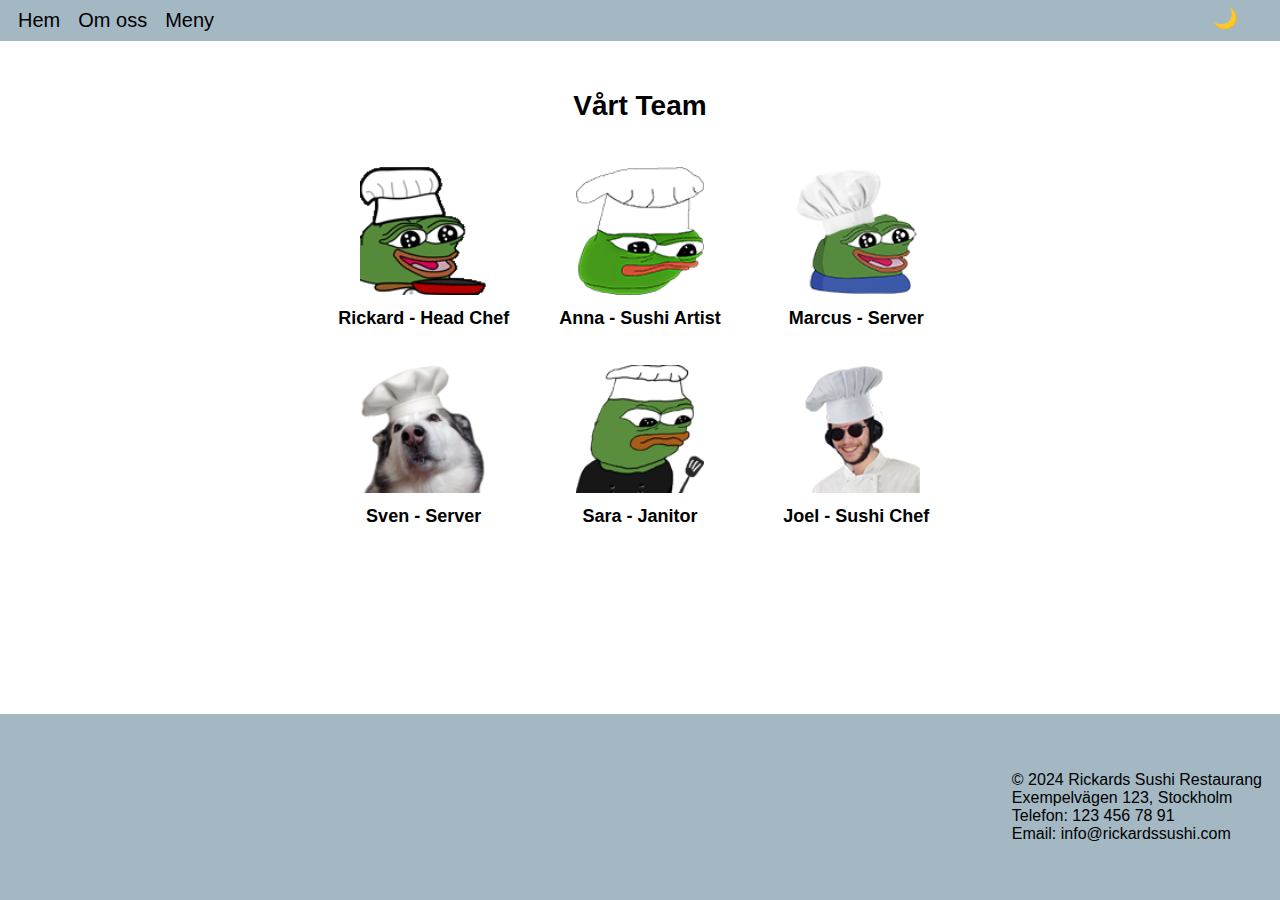
==== about.html @ 2fc2ba87 "added about page, fixed styling, added images" ====
<!DOCTYPE html>
<html lang="en">
  <head>
    <meta charset="UTF-8" />
    <meta name="viewport" content="width=device-width, initial-scale=1.0" />
    <link rel="stylesheet" href="styles.css" />
    <script src="app.js" defer></script>
    <title>About Us - Sushi Restaurang</title>
  </head>
  <body>
    <header>
      <nav>
        <div class="navbackg">
          <div class="hamburger"><span></span><span></span><span></span></div>
          <ul class="nav-links">
            <li><a href="index.html">Hem</a></li>
            <li><a href="about.html">Om oss</a></li>
            <li><a href="menu.html">Meny</a></li>
          </ul>
          <button class="dark-mode-toggle" id="dark-mode-toggle">🌙</button>
        </div>
      </nav>
    </header>

    <main>
      <section id="about-section">
        <h1>Vårt Team</h1>
        <div class="team-grid">
          <div class="team-member">
            <img src="/images/pepechef4.gif" alt="Person 1" width="128" height="128" />
            <p>Rickard - Head Chef</p>
          </div>
          <div class="team-member">
            <img src="/images/pepechef2.png" alt="Person 2" width="128" height="128" />
            <p>Anna - Sushi Artist</p>
          </div>
          <div class="team-member">
            <img src="/images/pepechef.png" alt="Person 3" width="128" height="128" />
            <p>Marcus - Server</p>
          </div>
          <div class="team-member">
            <img src="/images/dogechef1.png" alt="Person 3" width="128" height="128" />
            <p>Sven - Server</p>
          </div>
          <div class="team-member">
            <img src="/images/pepemadchef1.png" alt="Person 3" width="128" height="128" />
            <p>Sara - Janitor</p>
          </div>
          <div class="team-member">
            <img src="/images/yeschef1.png" alt="Person 3" width="128" height="128" />
            <p>Joel - Sushi Chef</p>
          </div>
          <!-- Add more team members here -->
        </div>
      </section>
    </main>

    <footer>
      <div class="footerp">
        <iframe
          src="https://www.google.com/maps/embed?pb=!1m18!1m12!1m3!1d2036.1190615956289!2d18.02118057727102!3d59.31426881222607!2m3!1f0!2f0!3f0!3m2!1i1024!2i768!4f13.1!3m3!1m2!1s0x465f77fdc8c7b655%3A0x1bd3b6dfec9b163c!2sIT-H%C3%B6gskolan%20Stockholm!5e0!3m2!1sen!2sse!4v1726601847024!5m2!1sen!2sse"
          width="250"
          height="150"
          style="border: 0"
          allowfullscreen=""
          loading="lazy"
        ></iframe>
        <p>
          &copy; 2024 Rickards Sushi Restaurang<br />
          Exempelvägen 123, Stockholm<br />
          Telefon: 123 456 78 91<br />
          Email: info@rickardssushi.com
        </p>
      </div>
    </footer>
  </body>
</html>
---- styles.css ----
/* ## 1 Home Page Section */

/* General Body Styling */
html, body {
    margin: 0;
    padding: 0;
    font-family: 'Gill Sans', 'Gill Sans MT', Calibri, 'Trebuchet MS', sans-serif;
    min-height: 100vh;
    display: flex;
    flex-direction: column;
}

main {
    flex-grow: 1;
}

/* NavBar Styling */
.navbackg {
    background-color: #a4b8c4;
    width: 100vw;
    padding: 1vh 2vh;
    display: flex;
    justify-content: space-between;
    align-items: center;
    position: fixed;
    top: 0;
    left: 0;
    z-index: 100;
}

.navbackg ul {
    display: flex;
    list-style-type: none;
    margin: 0;
    padding: 0;
    gap: 2vh;
}

.navbackg ul li a {
    text-decoration: none;
    color: black;
    font-size: 20px;
    font-weight: 500;
    position: relative;
}

.navbackg ul li a:hover {
    color: white;
}

.navbackg ul li a:hover::after {
    content: '🍣';
    position: absolute;
    left: 0;
    right: 0;
    margin-top: 10px;
    text-align: center;
    font-size: 24px;
}

/* Hamburger Menu */
.hamburger {
    display: none;
    flex-direction: column;
    cursor: pointer;
}

.hamburger span {
    background: black;
    height: 3px;
    width: 25px;
    margin: 4px;
    display: block;
}

@media (max-width: 768px) {
    .navbackg ul {
        display: none;
    }

    .hamburger {
        display: flex;
    }

    .hamburger.active + .nav-links {
        display: flex;
        flex-direction: column;
        gap: 1vh;
        position: absolute;
        top: 4vh;
        left: 0;
        width: 100vw;
        background-color: #a4b8c4;
    }
}

/* Main Content Section */
#welcotext {
    text-align: center;
    max-width: 50vw;
    margin: 7vh auto 0;
}

#welcotext h1 {
    font-size: 26px;
}

#welcotext p {
    font-size: 20px;
    font-style: italic;
    font-weight: 350;
}

.mainimages {
    display: flex;
    justify-content: center;
    gap: 2vh;
    flex-wrap: wrap;
    margin-bottom: 7vh;
}

/* Footer Styling */
.footerp {
    background-color: #a4b8c4;
    padding: 2vh;
    display: flex;
    justify-content: space-between;
    align-items: center;
    width: 100%;
    box-sizing: border-box;
}

.footerp p {
    font-size: 16px;
}

/* Mobile Specific Adjustments */
@media (max-width: 980px) {
    #welcotext {
        max-width: 80vw;
        margin-bottom: 10vh;
    }

    .footerp {
        flex-direction: column;
        text-align: center;
    }
}

/* Dark Mode Toggle Button */
.dark-mode-toggle {
    position: fixed;
    top: .5vh;
    right: 2vh;
    background-color: transparent;
    border: none;
    font-size: 20px;
    cursor: pointer;
    margin-left: auto;
    margin-right: 2vh;
    z-index: 200;
}

.dark-mode-toggle:focus {
    outline: none;
}

/* Dark Mode Styles */
.dark-mode {
    background-color: #121212;
    color: #f5f5f5;
}

.dark-mode .navbackg {
    background-color: #333;
}

.dark-mode .navbackg ul li a {
    color: #f5f5f5;
}

.dark-mode .navbackg ul li a:hover {
    color: #bbe0ff;
}

.dark-mode .footerp {
    background-color: #333;
}


/* ## 2 About Page Section */
#about-section {
    text-align: center;
    margin: 10vh auto;
}

#about-section h1 {
    font-size: 28px;
    margin-bottom: 5vh;
}

.team-grid {
    display: grid;
    grid-template-columns: repeat(3, 1fr);
    grid-template-rows: repeat(3, auto);
    column-gap: 1vh;
    row-gap: 2vh;
    justify-content: center;
    max-width: 50vw;
    margin: 0 auto;
}

.team-member {
    text-align: center;
    max-width: 200px;
    margin: 0 auto;
}

.team-member img {
    max-width: 100%;
    height: auto;
}

.team-member p {
    margin-top: 1vh;
    font-size: 18px;
    font-weight: bold;
}
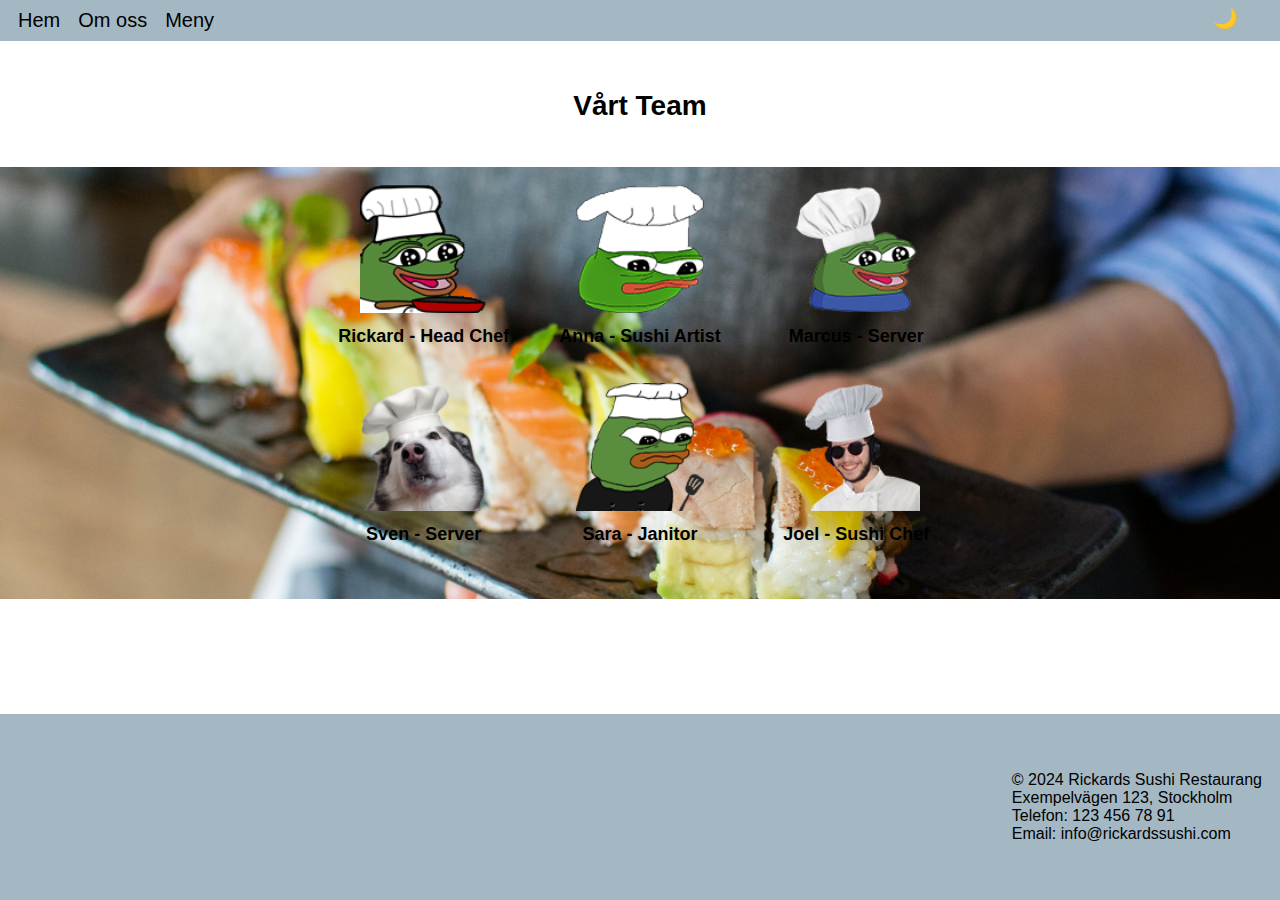
==== commit 021b62da: "added background image to about page" ====
--- a/about.html
+++ b/about.html
@@ -25,32 +25,63 @@
     <main>
       <section id="about-section">
         <h1>Vårt Team</h1>
-        <div class="team-grid">
-          <div class="team-member">
-            <img src="/images/pepechef4.gif" alt="Person 1" width="128" height="128" />
-            <p>Rickard - Head Chef</p>
+        <div class="background-container">
+          <div class="team-grid">
+            <div class="team-member">
+              <img
+                src="/images/pepechef4.gif"
+                alt="Person 1"
+                width="128"
+                height="128"
+              />
+              <p>Rickard - Head Chef</p>
+            </div>
+            <div class="team-member">
+              <img
+                src="/images/pepechef2.png"
+                alt="Person 2"
+                width="128"
+                height="128"
+              />
+              <p>Anna - Sushi Artist</p>
+            </div>
+            <div class="team-member">
+              <img
+                src="/images/pepechef.png"
+                alt="Person 3"
+                width="128"
+                height="128"
+              />
+              <p>Marcus - Server</p>
+            </div>
+            <div class="team-member">
+              <img
+                src="/images/dogechef1.png"
+                alt="Person 3"
+                width="128"
+                height="128"
+              />
+              <p>Sven - Server</p>
+            </div>
+            <div class="team-member">
+              <img
+                src="/images/pepemadchef1.png"
+                alt="Person 3"
+                width="128"
+                height="128"
+              />
+              <p>Sara - Janitor</p>
+            </div>
+            <div class="team-member">
+              <img
+                src="/images/yeschef1.png"
+                alt="Person 3"
+                width="128"
+                height="128"
+              />
+              <p>Joel - Sushi Chef</p>
+            </div>
           </div>
-          <div class="team-member">
-            <img src="/images/pepechef2.png" alt="Person 2" width="128" height="128" />
-            <p>Anna - Sushi Artist</p>
-          </div>
-          <div class="team-member">
-            <img src="/images/pepechef.png" alt="Person 3" width="128" height="128" />
-            <p>Marcus - Server</p>
-          </div>
-          <div class="team-member">
-            <img src="/images/dogechef1.png" alt="Person 3" width="128" height="128" />
-            <p>Sven - Server</p>
-          </div>
-          <div class="team-member">
-            <img src="/images/pepemadchef1.png" alt="Person 3" width="128" height="128" />
-            <p>Sara - Janitor</p>
-          </div>
-          <div class="team-member">
-            <img src="/images/yeschef1.png" alt="Person 3" width="128" height="128" />
-            <p>Joel - Sushi Chef</p>
-          </div>
-          <!-- Add more team members here -->
         </div>
       </section>
     </main>
--- a/styles.css
+++ b/styles.css
@@ -199,6 +199,15 @@
     margin-bottom: 5vh;
 }
 
+.background-container {
+    background-image: url('/images/sushi-background.jpg');
+    background-size: cover;
+    background-position: center;
+    background-repeat: no-repeat;
+    padding: 2vh 0;
+    position: relative;
+}
+
 .team-grid {
     display: grid;
     grid-template-columns: repeat(3, 1fr);
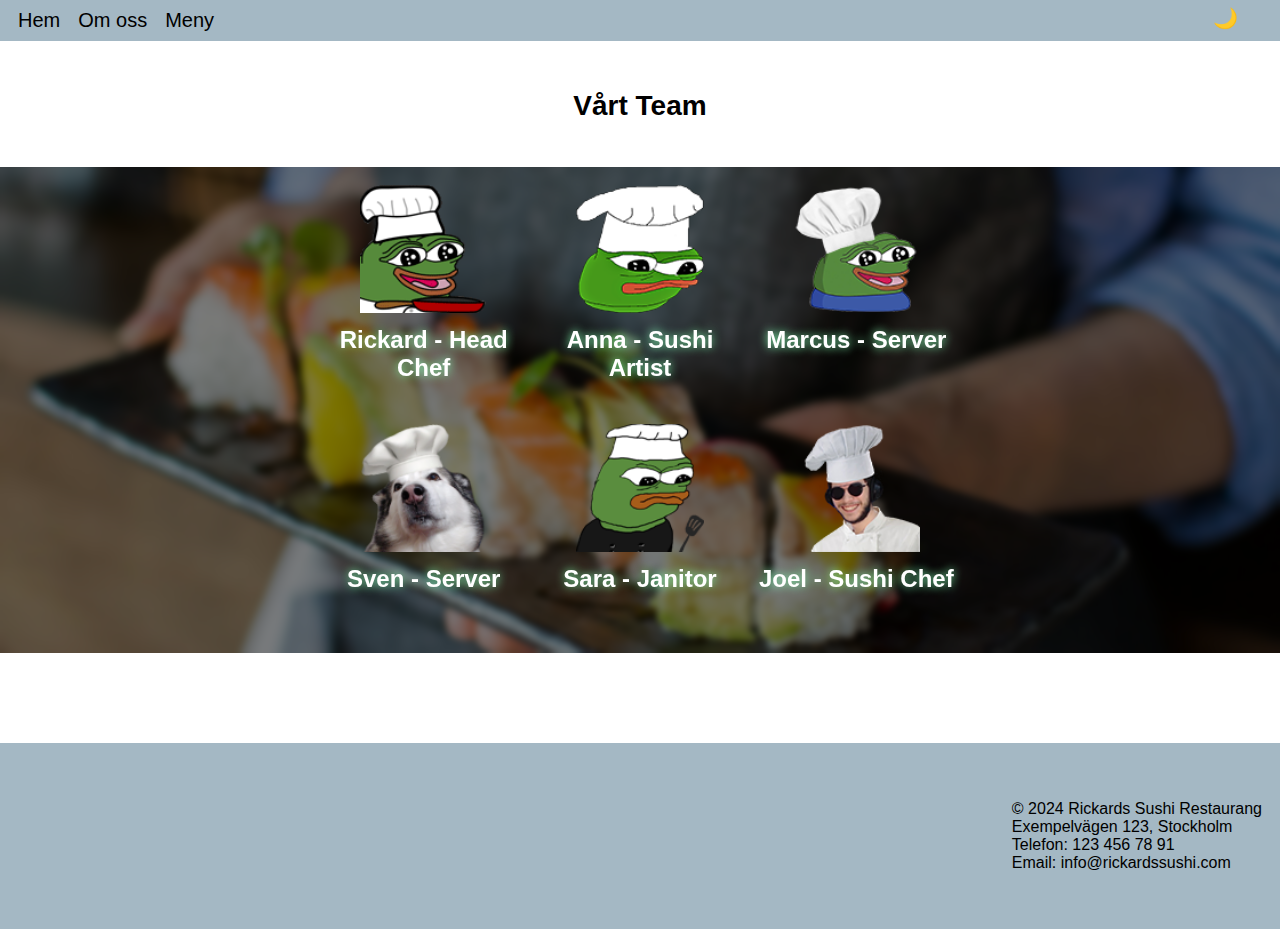
==== commit be7cf44f: "updated titles, added menu page, added images for menu page" ====
--- a/about.html
+++ b/about.html
@@ -5,7 +5,7 @@
     <meta name="viewport" content="width=device-width, initial-scale=1.0" />
     <link rel="stylesheet" href="styles.css" />
     <script src="app.js" defer></script>
-    <title>About Us - Sushi Restaurang</title>
+    <title>Sushi Restaurang About Us</title>
   </head>
   <body>
     <header>
--- a/styles.css
+++ b/styles.css
@@ -200,13 +200,27 @@
 }
 
 .background-container {
+    position: relative; /* Ensure pseudo-element is positioned relative to this container */
     background-image: url('/images/sushi-background.jpg');
     background-size: cover;
     background-position: center;
     background-repeat: no-repeat;
     padding: 2vh 0;
-    position: relative;
-}
+    color: white;
+}
+
+.background-container::before {
+    content: '';
+    position: absolute;
+    top: 0;
+    left: 0;
+    width: 100%;
+    height: 100%;
+    background: rgba(0, 0, 0, 0.5);
+    backdrop-filter: blur(3px);
+    z-index: 0;
+}
+
 
 .team-grid {
     display: grid;
@@ -217,6 +231,8 @@
     justify-content: center;
     max-width: 50vw;
     margin: 0 auto;
+    position: relative;
+    z-index: 1;
 }
 
 .team-member {
@@ -232,6 +248,49 @@
 
 .team-member p {
     margin-top: 1vh;
+    font-size: 24px;
+    font-weight: bold;
+    color: white;
+    text-shadow: 0 0 10px rgb(132, 255, 179);
+}
+
+
+/* Menu Section Styling */
+#menu-section {
+    text-align: center;
+    margin: 10vh auto;
+}
+
+#menu-section h1 {
+    font-size: 36px;
+    margin-bottom: 5vh;
+}
+
+.menu-grid {
+    display: grid;
+    grid-template-columns: repeat(auto-fit, minmax(250px, 1fr));
+    gap: 2vh;
+    max-width: 80vw;
+    margin: 0 auto;
+}
+
+.menu-item {
+    background-color: #fff;
+    padding: 2vh;
+    border-radius: 8px;
+    box-shadow: 0 4px 8px rgba(0, 0, 0, 0.1);
+    text-align: center;
+}
+
+.menu-item img {
+    max-width: 100%;
+    border-radius: 8px;
+    height: auto;
+}
+
+.menu-item p {
+    margin-top: 1vh;
     font-size: 18px;
     font-weight: bold;
-}
+    color: #333;
+}
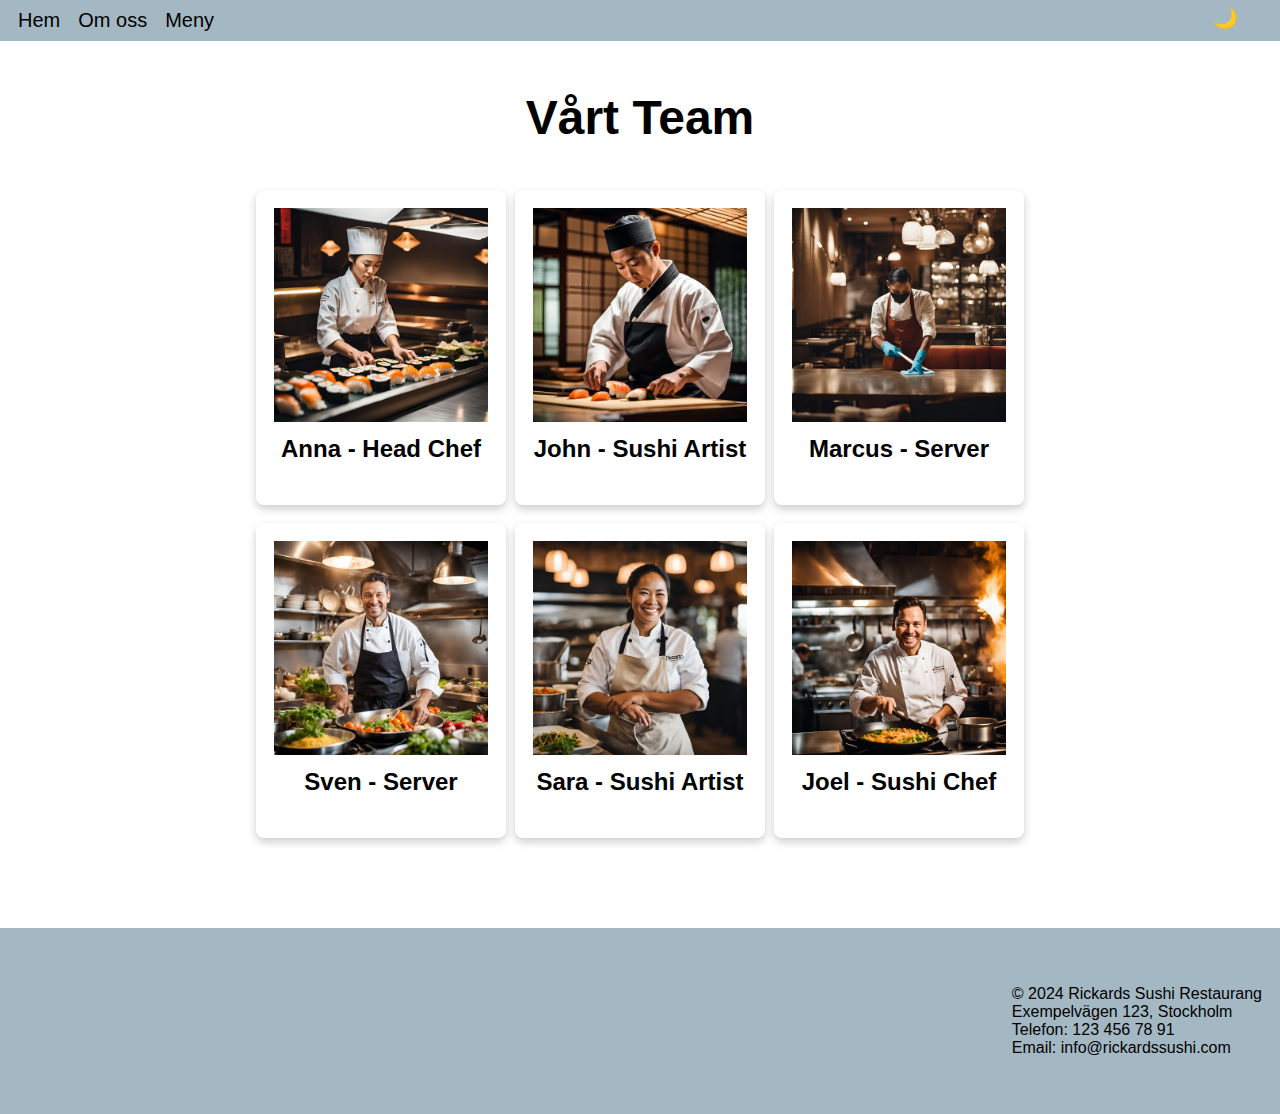
==== commit 2f20f300: "changed titles, added new images, added missing dark-mode toggle button, other fixes" ====
--- a/about.html
+++ b/about.html
@@ -5,7 +5,7 @@
     <meta name="viewport" content="width=device-width, initial-scale=1.0" />
     <link rel="stylesheet" href="styles.css" />
     <script src="app.js" defer></script>
-    <title>Sushi Restaurang About Us</title>
+    <title>Rickards Sushi - Om oss</title>
   </head>
   <body>
     <header>
@@ -25,62 +25,30 @@
     <main>
       <section id="about-section">
         <h1>Vårt Team</h1>
-        <div class="background-container">
-          <div class="team-grid">
-            <div class="team-member">
-              <img
-                src="/images/pepechef4.gif"
-                alt="Person 1"
-                width="128"
-                height="128"
-              />
-              <p>Rickard - Head Chef</p>
-            </div>
-            <div class="team-member">
-              <img
-                src="/images/pepechef2.png"
-                alt="Person 2"
-                width="128"
-                height="128"
-              />
-              <p>Anna - Sushi Artist</p>
-            </div>
-            <div class="team-member">
-              <img
-                src="/images/pepechef.png"
-                alt="Person 3"
-                width="128"
-                height="128"
-              />
-              <p>Marcus - Server</p>
-            </div>
-            <div class="team-member">
-              <img
-                src="/images/dogechef1.png"
-                alt="Person 3"
-                width="128"
-                height="128"
-              />
-              <p>Sven - Server</p>
-            </div>
-            <div class="team-member">
-              <img
-                src="/images/pepemadchef1.png"
-                alt="Person 3"
-                width="128"
-                height="128"
-              />
-              <p>Sara - Janitor</p>
-            </div>
-            <div class="team-member">
-              <img
-                src="/images/yeschef1.png"
-                alt="Person 3"
-                width="128"
-                height="128"
-              />
-              <p>Joel - Sushi Chef</p>
-            </div>
+        <div class="team-grid">
+          <div class="team-member">
+            <img src="/images/chef1.png" alt="Anna - Head Chef" />
+            <p>Anna - Head Chef</p>
+          </div>
+          <div class="team-member">
+            <img src="/images//chef2.png" alt="John - Sushi Artist" />
+            <p>John - Sushi Artist</p>
+          </div>
+          <div class="team-member">
+            <img src="/images/chef3.png" alt="Marcus - Server" />
+            <p>Marcus - Server</p>
+          </div>
+          <div class="team-member">
+            <img src="/images/chef4.png" alt="Sven - Server" />
+            <p>Sven - Server</p>
+          </div>
+          <div class="team-member">
+            <img src="/images/chef5.png" alt="Sara - Sushi Artist" />
+            <p>Sara - Sushi Artist</p>
+          </div>
+          <div class="team-member">
+            <img src="/images/chef6.png" alt="Joel - Sushi Chef" />
+            <p>Joel - Sushi Chef</p>
           </div>
         </div>
       </section>
--- a/styles.css
+++ b/styles.css
@@ -8,6 +8,7 @@
     min-height: 100vh;
     display: flex;
     flex-direction: column;
+    color: black
 }
 
 main {
@@ -171,6 +172,21 @@
     color: #f5f5f5;
 }
 
+.dark-mode .team-member {
+    box-shadow: 0 4px 8px rgba(255, 255, 255, 0.2);
+}
+
+.dark-mode p,
+.dark-mode h1,
+.dark-mode h2,
+.dark-mode a {
+    color: #f5f5f5;
+}
+
+.dark-mode .team-member p {
+    color: #000000;
+}
+
 .dark-mode .navbackg {
     background-color: #333;
 }
@@ -195,50 +211,28 @@
 }
 
 #about-section h1 {
-    font-size: 28px;
+    font-size: 48px;
     margin-bottom: 5vh;
 }
-
-.background-container {
-    position: relative; /* Ensure pseudo-element is positioned relative to this container */
-    background-image: url('/images/sushi-background.jpg');
-    background-size: cover;
-    background-position: center;
-    background-repeat: no-repeat;
-    padding: 2vh 0;
-    color: white;
-}
-
-.background-container::before {
-    content: '';
-    position: absolute;
-    top: 0;
-    left: 0;
-    width: 100%;
-    height: 100%;
-    background: rgba(0, 0, 0, 0.5);
-    backdrop-filter: blur(3px);
-    z-index: 0;
-}
-
 
 .team-grid {
     display: grid;
     grid-template-columns: repeat(3, 1fr);
-    grid-template-rows: repeat(3, auto);
     column-gap: 1vh;
     row-gap: 2vh;
     justify-content: center;
-    max-width: 50vw;
+    max-width: 60vw;
     margin: 0 auto;
     position: relative;
     z-index: 1;
 }
 
 .team-member {
-    text-align: center;
-    max-width: 200px;
-    margin: 0 auto;
+    background-color: #fff;
+    padding: 2vh;
+    border-radius: 8px;
+    box-shadow: 0 4px 8px rgba(0, 0, 0, 0.2);
+    text-align: center;
 }
 
 .team-member img {
@@ -250,19 +244,17 @@
     margin-top: 1vh;
     font-size: 24px;
     font-weight: bold;
-    color: white;
-    text-shadow: 0 0 10px rgb(132, 255, 179);
 }
 
 
 /* Menu Section Styling */
 #menu-section {
     text-align: center;
-    margin: 10vh auto;
+    margin: 8vh auto;
 }
 
 #menu-section h1 {
-    font-size: 36px;
+    font-size: 48px;
     margin-bottom: 5vh;
 }
 
